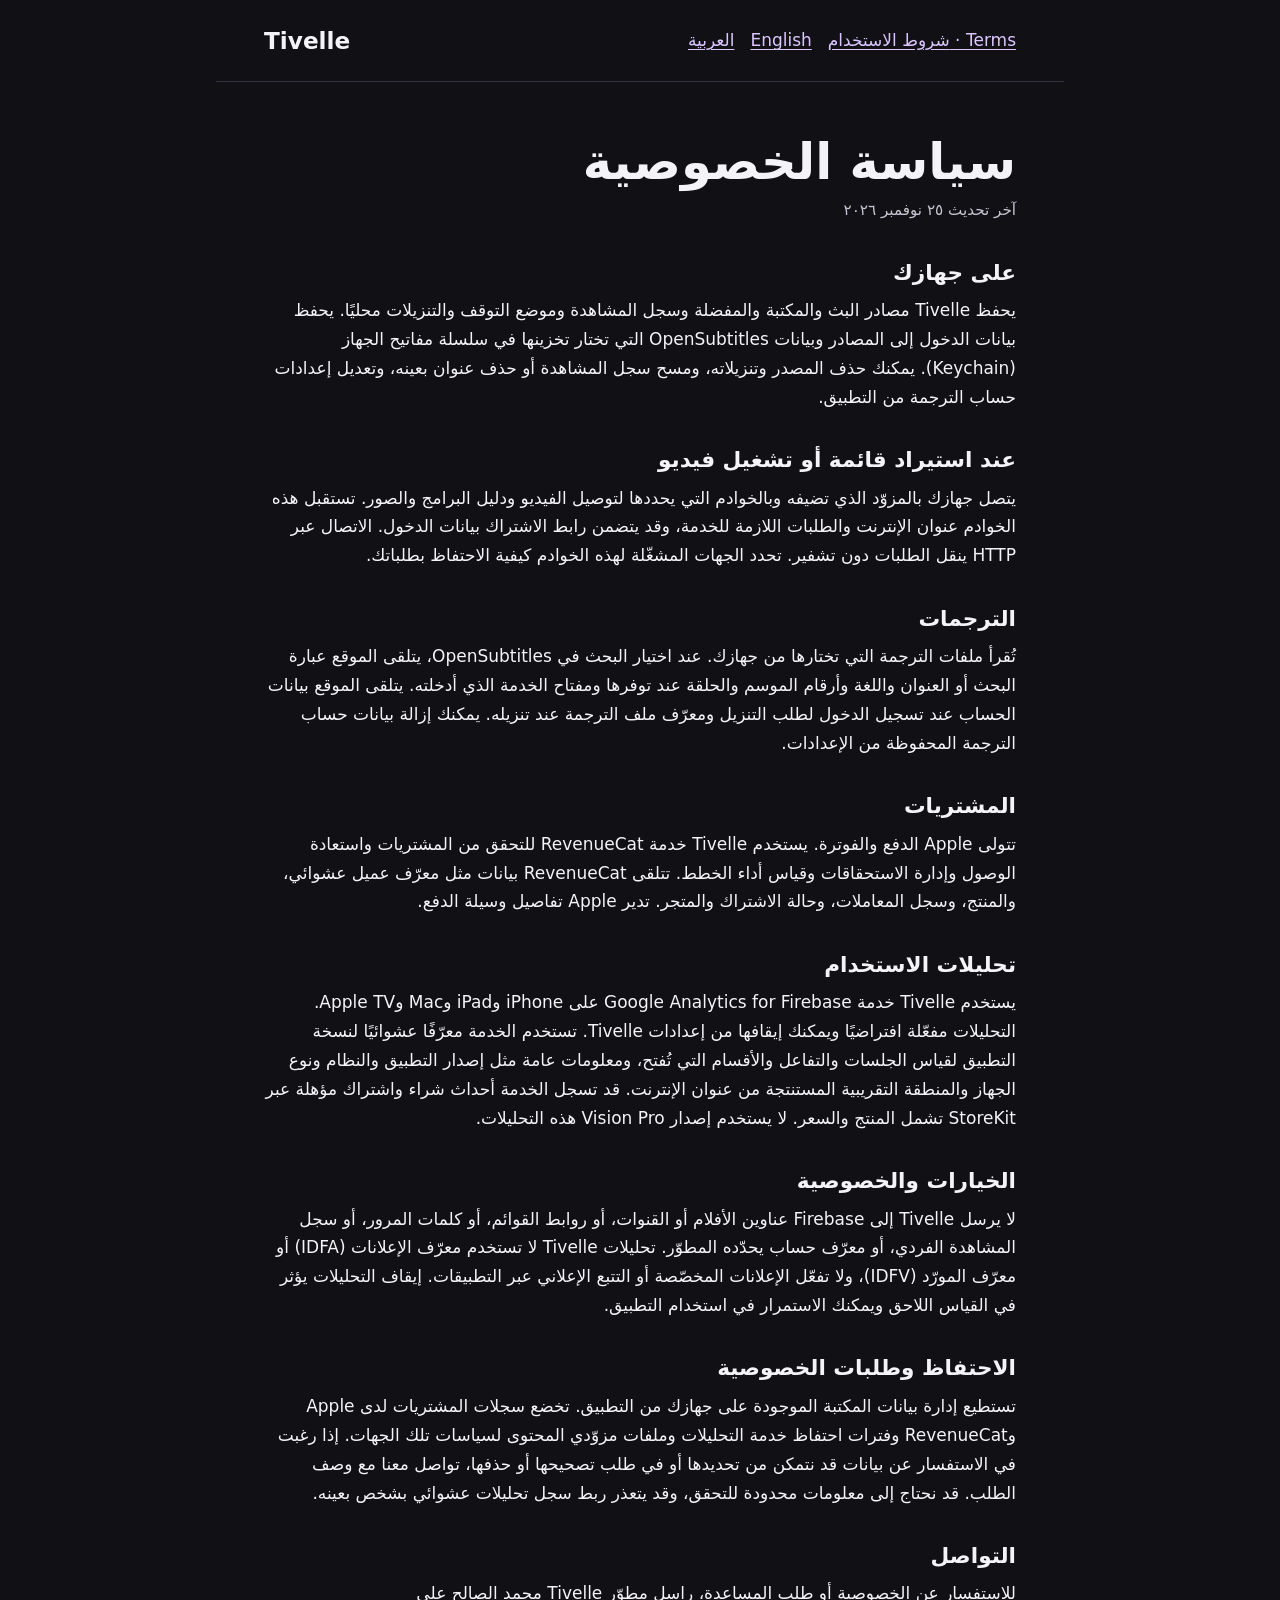
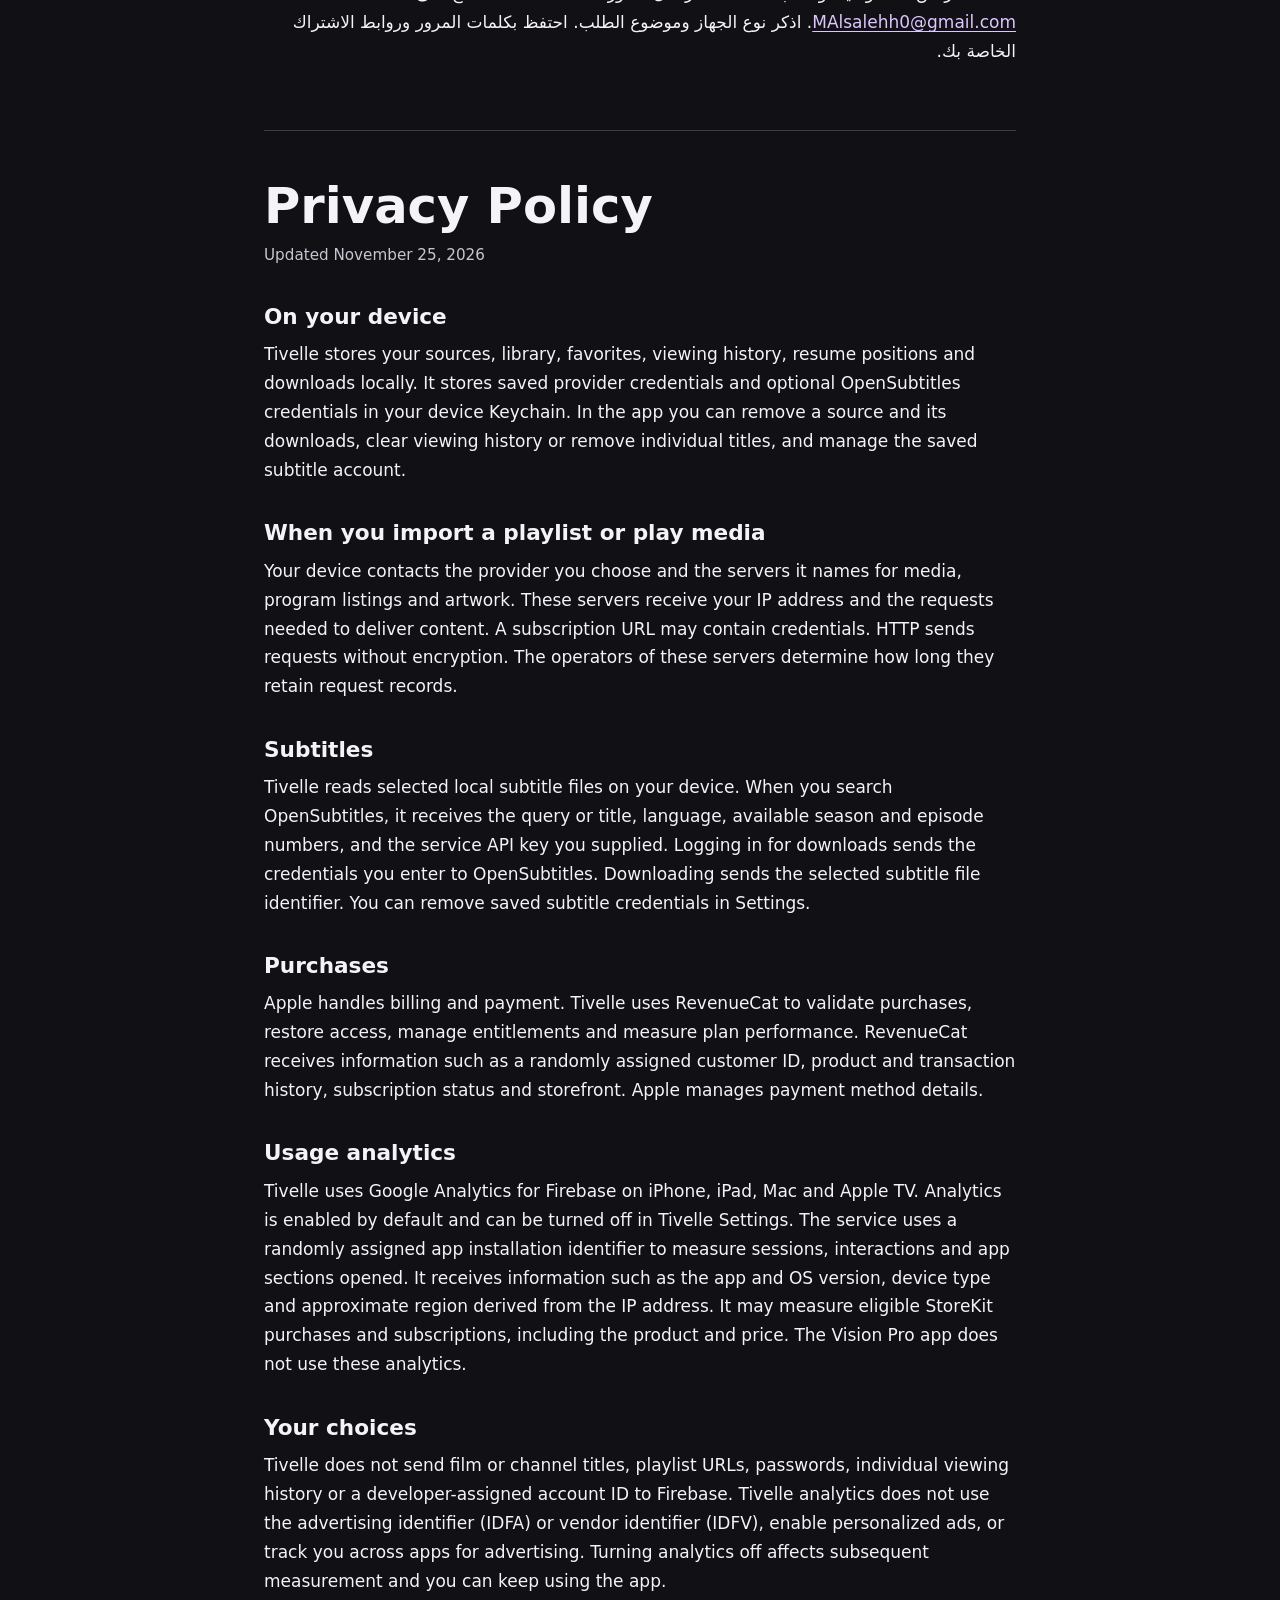
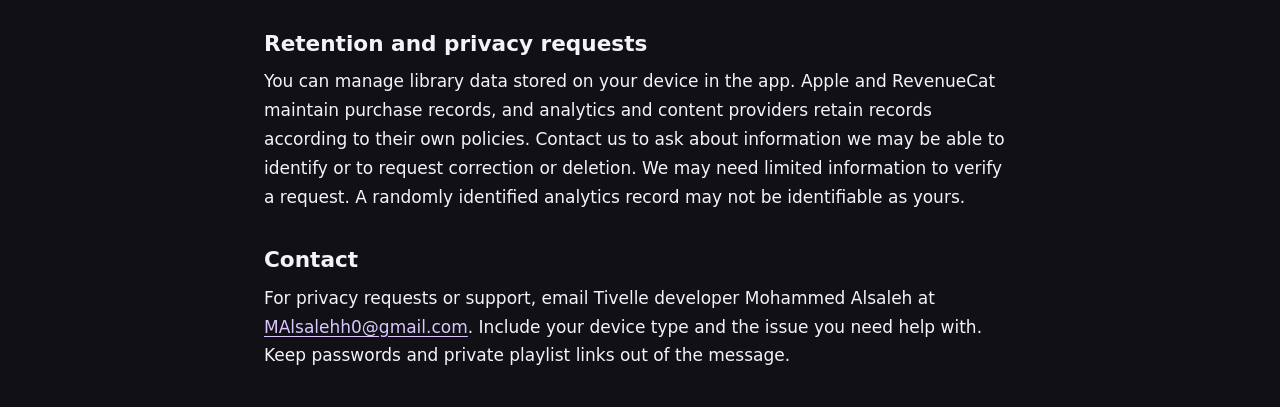
==== privacy/index.html @ 5d839a68 "Publish bilingual Tivelle privacy policy and terms" ====
<!doctype html><html lang="ar"><meta charset="utf-8"><meta name="viewport" content="width=device-width,initial-scale=1"><title>Tivelle · سياسة الخصوصية · Privacy Policy</title><link rel="stylesheet" href="../style.css"><header><strong>Tivelle</strong><nav><a href="#ar" lang="ar">العربية</a><a href="#en" lang="en">English</a><a href="../terms/" lang="ar">شروط الاستخدام · Terms</a></nav></header><main><article id="ar" lang="ar" dir="rtl"><h1>سياسة الخصوصية</h1><p class="date">آخر تحديث ٢٥ نوفمبر ٢٠٢٦</p><section><h2>على جهازك</h2><p>يحفظ Tivelle مصادر البث والمكتبة والمفضلة وسجل المشاهدة وموضع التوقف والتنزيلات محليًا. يحفظ بيانات الدخول إلى المصادر وبيانات OpenSubtitles التي تختار تخزينها في سلسلة مفاتيح الجهاز (Keychain). يمكنك حذف المصدر وتنزيلاته، ومسح سجل المشاهدة أو حذف عنوان بعينه، وتعديل إعدادات حساب الترجمة من التطبيق.</p></section><section><h2>عند استيراد قائمة أو تشغيل فيديو</h2><p>يتصل جهازك بالمزوّد الذي تضيفه وبالخوادم التي يحددها لتوصيل الفيديو ودليل البرامج والصور. تستقبل هذه الخوادم عنوان الإنترنت والطلبات اللازمة للخدمة، وقد يتضمن رابط الاشتراك بيانات الدخول. الاتصال عبر HTTP ينقل الطلبات دون تشفير. تحدد الجهات المشغّلة لهذه الخوادم كيفية الاحتفاظ بطلباتك.</p></section><section><h2>الترجمات</h2><p>تُقرأ ملفات الترجمة التي تختارها من جهازك. عند اختيار البحث في OpenSubtitles، يتلقى الموقع عبارة البحث أو العنوان واللغة وأرقام الموسم والحلقة عند توفرها ومفتاح الخدمة الذي أدخلته. يتلقى الموقع بيانات الحساب عند تسجيل الدخول لطلب التنزيل ومعرّف ملف الترجمة عند تنزيله. يمكنك إزالة بيانات حساب الترجمة المحفوظة من الإعدادات.</p></section><section><h2>المشتريات</h2><p>تتولى Apple الدفع والفوترة. يستخدم Tivelle خدمة RevenueCat للتحقق من المشتريات واستعادة الوصول وإدارة الاستحقاقات وقياس أداء الخطط. تتلقى RevenueCat بيانات مثل معرّف عميل عشوائي، والمنتج، وسجل المعاملات، وحالة الاشتراك والمتجر. تدير Apple تفاصيل وسيلة الدفع.</p></section><section><h2>تحليلات الاستخدام</h2><p>يستخدم Tivelle خدمة Google Analytics for Firebase على iPhone وiPad وMac وApple TV. التحليلات مفعّلة افتراضيًا ويمكنك إيقافها من إعدادات Tivelle. تستخدم الخدمة معرّفًا عشوائيًا لنسخة التطبيق لقياس الجلسات والتفاعل والأقسام التي تُفتح، ومعلومات عامة مثل إصدار التطبيق والنظام ونوع الجهاز والمنطقة التقريبية المستنتجة من عنوان الإنترنت. قد تسجل الخدمة أحداث شراء واشتراك مؤهلة عبر StoreKit تشمل المنتج والسعر. لا يستخدم إصدار Vision Pro هذه التحليلات.</p></section><section><h2>الخيارات والخصوصية</h2><p>لا يرسل Tivelle إلى Firebase عناوين الأفلام أو القنوات، أو روابط القوائم، أو كلمات المرور، أو سجل المشاهدة الفردي، أو معرّف حساب يحدّده المطوّر. تحليلات Tivelle لا تستخدم معرّف الإعلانات (IDFA) أو معرّف المورّد (IDFV)، ولا تفعّل الإعلانات المخصّصة أو التتبع الإعلاني عبر التطبيقات. إيقاف التحليلات يؤثر في القياس اللاحق ويمكنك الاستمرار في استخدام التطبيق.</p></section><section><h2>الاحتفاظ وطلبات الخصوصية</h2><p>تستطيع إدارة بيانات المكتبة الموجودة على جهازك من التطبيق. تخضع سجلات المشتريات لدى Apple وRevenueCat وفترات احتفاظ خدمة التحليلات وملفات مزوّدي المحتوى لسياسات تلك الجهات. إذا رغبت في الاستفسار عن بيانات قد نتمكن من تحديدها أو في طلب تصحيحها أو حذفها، تواصل معنا مع وصف الطلب. قد نحتاج إلى معلومات محدودة للتحقق، وقد يتعذر ربط سجل تحليلات عشوائي بشخص بعينه.</p></section><section><h2>التواصل</h2><p>للاستفسار عن الخصوصية أو طلب المساعدة، راسل مطوّر Tivelle محمد الصالح على <a href="mailto:MAlsalehh0@gmail.com" dir="ltr">MAlsalehh0@gmail.com</a>. اذكر نوع الجهاز وموضوع الطلب. احتفظ بكلمات المرور وروابط الاشتراك الخاصة بك.</p></section></article><article id="en" lang="en" dir="ltr"><h1>Privacy Policy</h1><p class="date">Updated November 25, 2026</p><section><h2>On your device</h2><p>Tivelle stores your sources, library, favorites, viewing history, resume positions and downloads locally. It stores saved provider credentials and optional OpenSubtitles credentials in your device Keychain. In the app you can remove a source and its downloads, clear viewing history or remove individual titles, and manage the saved subtitle account.</p></section><section><h2>When you import a playlist or play media</h2><p>Your device contacts the provider you choose and the servers it names for media, program listings and artwork. These servers receive your IP address and the requests needed to deliver content. A subscription URL may contain credentials. HTTP sends requests without encryption. The operators of these servers determine how long they retain request records.</p></section><section><h2>Subtitles</h2><p>Tivelle reads selected local subtitle files on your device. When you search OpenSubtitles, it receives the query or title, language, available season and episode numbers, and the service API key you supplied. Logging in for downloads sends the credentials you enter to OpenSubtitles. Downloading sends the selected subtitle file identifier. You can remove saved subtitle credentials in Settings.</p></section><section><h2>Purchases</h2><p>Apple handles billing and payment. Tivelle uses RevenueCat to validate purchases, restore access, manage entitlements and measure plan performance. RevenueCat receives information such as a randomly assigned customer ID, product and transaction history, subscription status and storefront. Apple manages payment method details.</p></section><section><h2>Usage analytics</h2><p>Tivelle uses Google Analytics for Firebase on iPhone, iPad, Mac and Apple TV. Analytics is enabled by default and can be turned off in Tivelle Settings. The service uses a randomly assigned app installation identifier to measure sessions, interactions and app sections opened. It receives information such as the app and OS version, device type and approximate region derived from the IP address. It may measure eligible StoreKit purchases and subscriptions, including the product and price. The Vision Pro app does not use these analytics.</p></section><section><h2>Your choices</h2><p>Tivelle does not send film or channel titles, playlist URLs, passwords, individual viewing history or a developer-assigned account ID to Firebase. Tivelle analytics does not use the advertising identifier (IDFA) or vendor identifier (IDFV), enable personalized ads, or track you across apps for advertising. Turning analytics off affects subsequent measurement and you can keep using the app.</p></section><section><h2>Retention and privacy requests</h2><p>You can manage library data stored on your device in the app. Apple and RevenueCat maintain purchase records, and analytics and content providers retain records according to their own policies. Contact us to ask about information we may be able to identify or to request correction or deletion. We may need limited information to verify a request. A randomly identified analytics record may not be identifiable as yours.</p></section><section><h2>Contact</h2><p>For privacy requests or support, email Tivelle developer Mohammed Alsaleh at <a href="mailto:MAlsalehh0@gmail.com">MAlsalehh0@gmail.com</a>. Include your device type and the issue you need help with. Keep passwords and private playlist links out of the message.</p></section></article></main></html>
---- style.css ----
*{box-sizing:border-box}html{scroll-behavior:smooth;color-scheme:dark}body{margin:0;background:#101015;color:#f4f3f7;font:17px/1.7 system-ui,sans-serif}main,header{max-width:53rem;margin:auto;padding:1.3rem clamp(1rem,5vw,3rem)}header{display:flex;justify-content:space-between;gap:1rem;align-items:center;border-bottom:1px solid #34313d;flex-wrap:wrap}header strong{font-size:1.45rem}a{color:#dcc6ff;text-underline-offset:.2em}a:focus-visible{outline:2px solid white;outline-offset:4px}nav{display:flex;gap:1rem;flex-wrap:wrap}article+article{border-top:1px solid #413947;margin-top:4rem;padding-top:1rem}h1{line-height:1.25;font-size:clamp(2rem,6vw,3.1rem);margin:1.8rem 0 .3rem}h2{font-size:1.35rem;margin:1.9rem 0 .3rem}p{margin:.3rem 0 1rem}.date{color:#c9c5d0;font-size:.95rem}.more{margin-top:2rem}
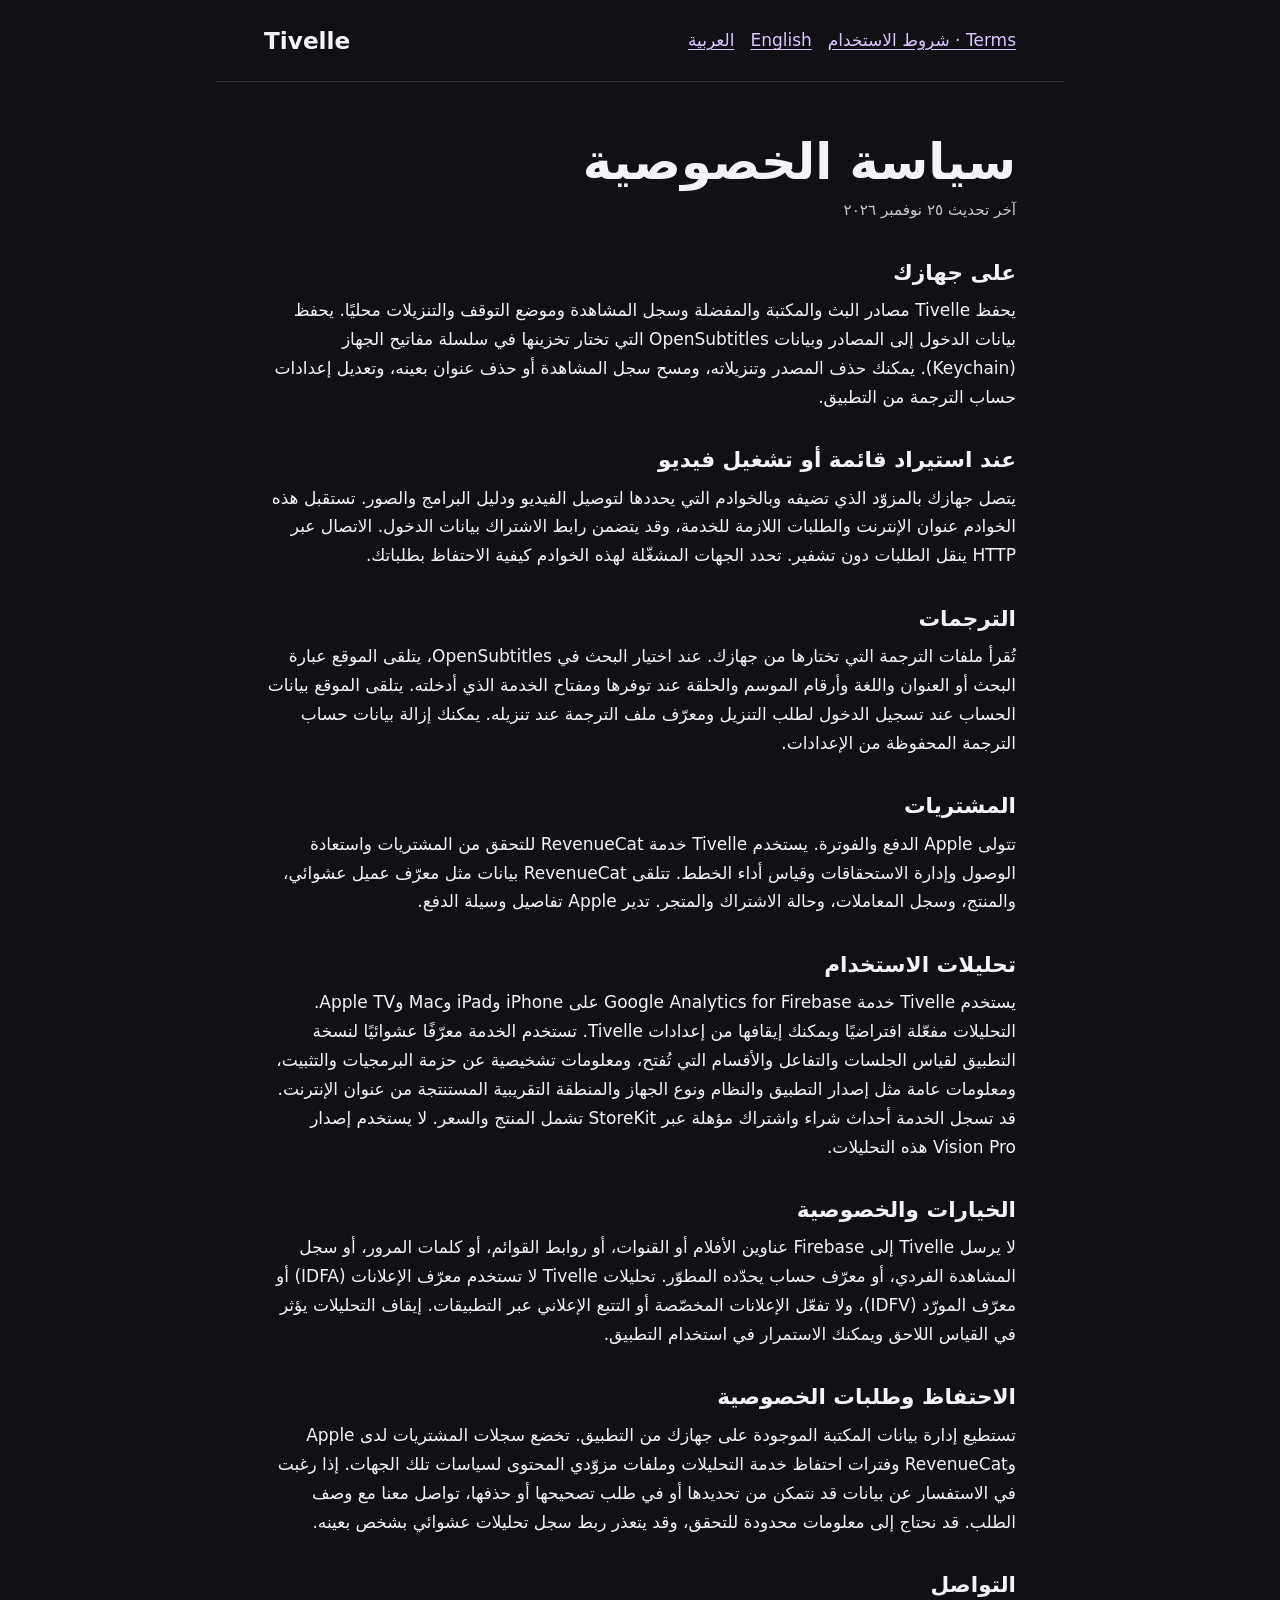
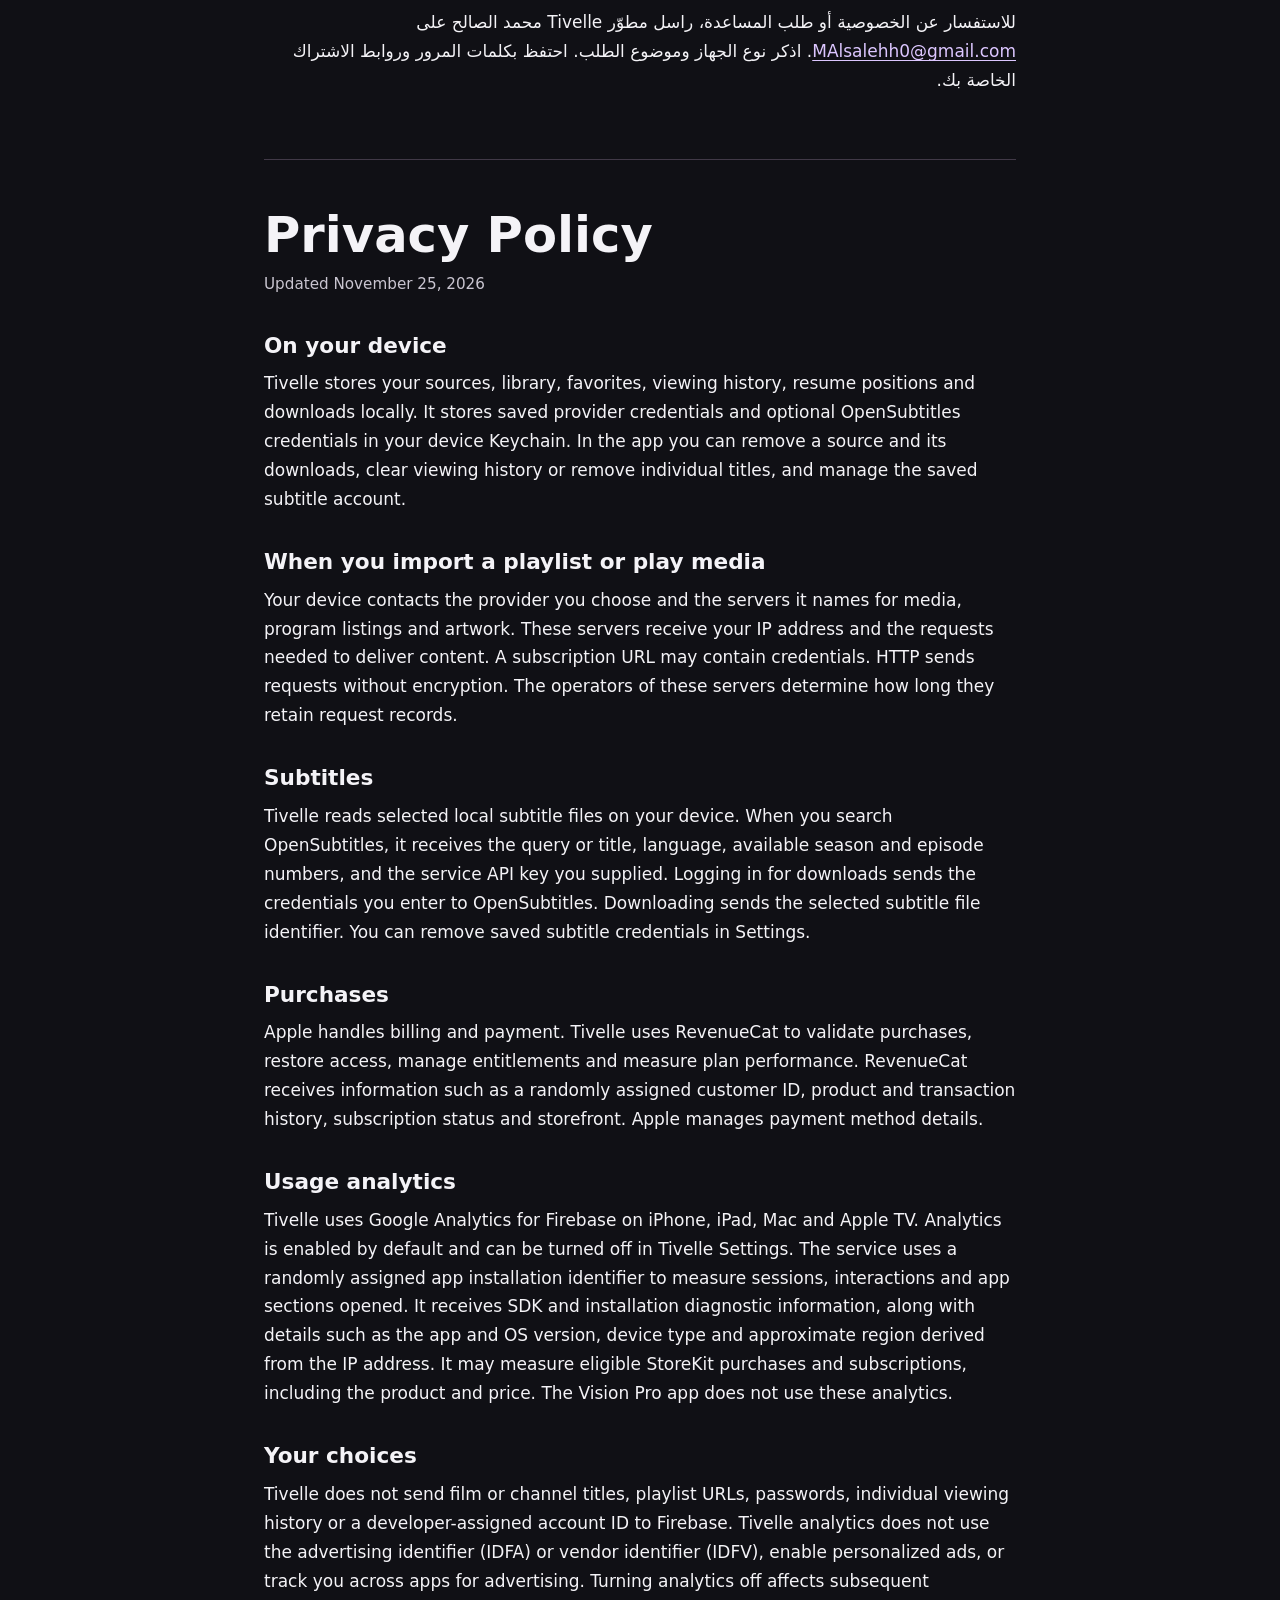
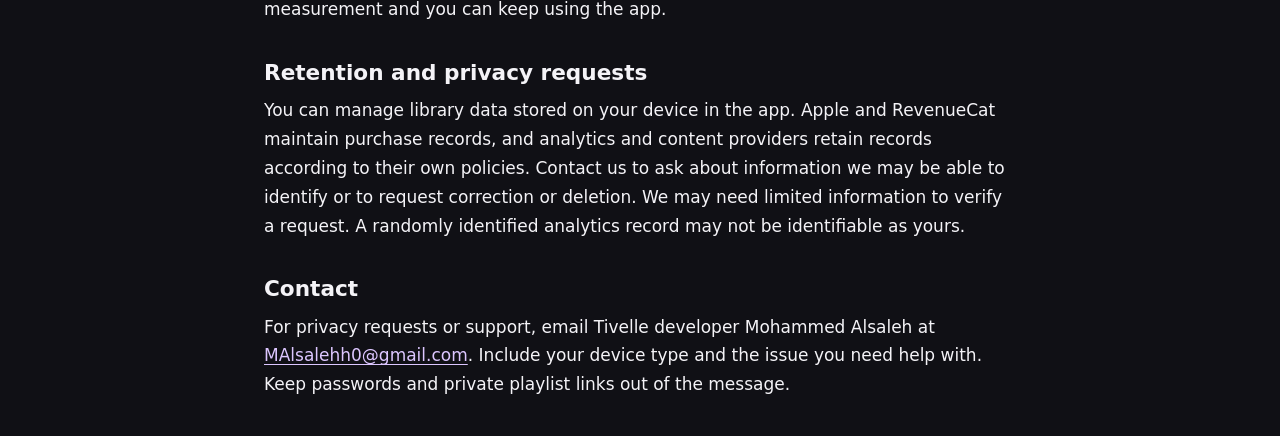
==== commit c32e6572: "Describe Firebase installation diagnostics" ====
--- a/privacy/index.html
+++ b/privacy/index.html
@@ -1 +1 @@
-<!doctype html><html lang="ar"><meta charset="utf-8"><meta name="viewport" content="width=device-width,initial-scale=1"><title>Tivelle · سياسة الخصوصية · Privacy Policy</title><link rel="stylesheet" href="../style.css"><header><strong>Tivelle</strong><nav><a href="#ar" lang="ar">العربية</a><a href="#en" lang="en">English</a><a href="../terms/" lang="ar">شروط الاستخدام · Terms</a></nav></header><main><article id="ar" lang="ar" dir="rtl"><h1>سياسة الخصوصية</h1><p class="date">آخر تحديث ٢٥ نوفمبر ٢٠٢٦</p><section><h2>على جهازك</h2><p>يحفظ Tivelle مصادر البث والمكتبة والمفضلة وسجل المشاهدة وموضع التوقف والتنزيلات محليًا. يحفظ بيانات الدخول إلى المصادر وبيانات OpenSubtitles التي تختار تخزينها في سلسلة مفاتيح الجهاز (Keychain). يمكنك حذف المصدر وتنزيلاته، ومسح سجل المشاهدة أو حذف عنوان بعينه، وتعديل إعدادات حساب الترجمة من التطبيق.</p></section><section><h2>عند استيراد قائمة أو تشغيل فيديو</h2><p>يتصل جهازك بالمزوّد الذي تضيفه وبالخوادم التي يحددها لتوصيل الفيديو ودليل البرامج والصور. تستقبل هذه الخوادم عنوان الإنترنت والطلبات اللازمة للخدمة، وقد يتضمن رابط الاشتراك بيانات الدخول. الاتصال عبر HTTP ينقل الطلبات دون تشفير. تحدد الجهات المشغّلة لهذه الخوادم كيفية الاحتفاظ بطلباتك.</p></section><section><h2>الترجمات</h2><p>تُقرأ ملفات الترجمة التي تختارها من جهازك. عند اختيار البحث في OpenSubtitles، يتلقى الموقع عبارة البحث أو العنوان واللغة وأرقام الموسم والحلقة عند توفرها ومفتاح الخدمة الذي أدخلته. يتلقى الموقع بيانات الحساب عند تسجيل الدخول لطلب التنزيل ومعرّف ملف الترجمة عند تنزيله. يمكنك إزالة بيانات حساب الترجمة المحفوظة من الإعدادات.</p></section><section><h2>المشتريات</h2><p>تتولى Apple الدفع والفوترة. يستخدم Tivelle خدمة RevenueCat للتحقق من المشتريات واستعادة الوصول وإدارة الاستحقاقات وقياس أداء الخطط. تتلقى RevenueCat بيانات مثل معرّف عميل عشوائي، والمنتج، وسجل المعاملات، وحالة الاشتراك والمتجر. تدير Apple تفاصيل وسيلة الدفع.</p></section><section><h2>تحليلات الاستخدام</h2><p>يستخدم Tivelle خدمة Google Analytics for Firebase على iPhone وiPad وMac وApple TV. التحليلات مفعّلة افتراضيًا ويمكنك إيقافها من إعدادات Tivelle. تستخدم الخدمة معرّفًا عشوائيًا لنسخة التطبيق لقياس الجلسات والتفاعل والأقسام التي تُفتح، ومعلومات عامة مثل إصدار التطبيق والنظام ونوع الجهاز والمنطقة التقريبية المستنتجة من عنوان الإنترنت. قد تسجل الخدمة أحداث شراء واشتراك مؤهلة عبر StoreKit تشمل المنتج والسعر. لا يستخدم إصدار Vision Pro هذه التحليلات.</p></section><section><h2>الخيارات والخصوصية</h2><p>لا يرسل Tivelle إلى Firebase عناوين الأفلام أو القنوات، أو روابط القوائم، أو كلمات المرور، أو سجل المشاهدة الفردي، أو معرّف حساب يحدّده المطوّر. تحليلات Tivelle لا تستخدم معرّف الإعلانات (IDFA) أو معرّف المورّد (IDFV)، ولا تفعّل الإعلانات المخصّصة أو التتبع الإعلاني عبر التطبيقات. إيقاف التحليلات يؤثر في القياس اللاحق ويمكنك الاستمرار في استخدام التطبيق.</p></section><section><h2>الاحتفاظ وطلبات الخصوصية</h2><p>تستطيع إدارة بيانات المكتبة الموجودة على جهازك من التطبيق. تخضع سجلات المشتريات لدى Apple وRevenueCat وفترات احتفاظ خدمة التحليلات وملفات مزوّدي المحتوى لسياسات تلك الجهات. إذا رغبت في الاستفسار عن بيانات قد نتمكن من تحديدها أو في طلب تصحيحها أو حذفها، تواصل معنا مع وصف الطلب. قد نحتاج إلى معلومات محدودة للتحقق، وقد يتعذر ربط سجل تحليلات عشوائي بشخص بعينه.</p></section><section><h2>التواصل</h2><p>للاستفسار عن الخصوصية أو طلب المساعدة، راسل مطوّر Tivelle محمد الصالح على <a href="mailto:MAlsalehh0@gmail.com" dir="ltr">MAlsalehh0@gmail.com</a>. اذكر نوع الجهاز وموضوع الطلب. احتفظ بكلمات المرور وروابط الاشتراك الخاصة بك.</p></section></article><article id="en" lang="en" dir="ltr"><h1>Privacy Policy</h1><p class="date">Updated November 25, 2026</p><section><h2>On your device</h2><p>Tivelle stores your sources, library, favorites, viewing history, resume positions and downloads locally. It stores saved provider credentials and optional OpenSubtitles credentials in your device Keychain. In the app you can remove a source and its downloads, clear viewing history or remove individual titles, and manage the saved subtitle account.</p></section><section><h2>When you import a playlist or play media</h2><p>Your device contacts the provider you choose and the servers it names for media, program listings and artwork. These servers receive your IP address and the requests needed to deliver content. A subscription URL may contain credentials. HTTP sends requests without encryption. The operators of these servers determine how long they retain request records.</p></section><section><h2>Subtitles</h2><p>Tivelle reads selected local subtitle files on your device. When you search OpenSubtitles, it receives the query or title, language, available season and episode numbers, and the service API key you supplied. Logging in for downloads sends the credentials you enter to OpenSubtitles. Downloading sends the selected subtitle file identifier. You can remove saved subtitle credentials in Settings.</p></section><section><h2>Purchases</h2><p>Apple handles billing and payment. Tivelle uses RevenueCat to validate purchases, restore access, manage entitlements and measure plan performance. RevenueCat receives information such as a randomly assigned customer ID, product and transaction history, subscription status and storefront. Apple manages payment method details.</p></section><section><h2>Usage analytics</h2><p>Tivelle uses Google Analytics for Firebase on iPhone, iPad, Mac and Apple TV. Analytics is enabled by default and can be turned off in Tivelle Settings. The service uses a randomly assigned app installation identifier to measure sessions, interactions and app sections opened. It receives information such as the app and OS version, device type and approximate region derived from the IP address. It may measure eligible StoreKit purchases and subscriptions, including the product and price. The Vision Pro app does not use these analytics.</p></section><section><h2>Your choices</h2><p>Tivelle does not send film or channel titles, playlist URLs, passwords, individual viewing history or a developer-assigned account ID to Firebase. Tivelle analytics does not use the advertising identifier (IDFA) or vendor identifier (IDFV), enable personalized ads, or track you across apps for advertising. Turning analytics off affects subsequent measurement and you can keep using the app.</p></section><section><h2>Retention and privacy requests</h2><p>You can manage library data stored on your device in the app. Apple and RevenueCat maintain purchase records, and analytics and content providers retain records according to their own policies. Contact us to ask about information we may be able to identify or to request correction or deletion. We may need limited information to verify a request. A randomly identified analytics record may not be identifiable as yours.</p></section><section><h2>Contact</h2><p>For privacy requests or support, email Tivelle developer Mohammed Alsaleh at <a href="mailto:MAlsalehh0@gmail.com">MAlsalehh0@gmail.com</a>. Include your device type and the issue you need help with. Keep passwords and private playlist links out of the message.</p></section></article></main></html>
+<!doctype html><html lang="ar"><meta charset="utf-8"><meta name="viewport" content="width=device-width,initial-scale=1"><title>Tivelle · سياسة الخصوصية · Privacy Policy</title><link rel="stylesheet" href="../style.css"><header><strong>Tivelle</strong><nav><a href="#ar" lang="ar">العربية</a><a href="#en" lang="en">English</a><a href="../terms/" lang="ar">شروط الاستخدام · Terms</a></nav></header><main><article id="ar" lang="ar" dir="rtl"><h1>سياسة الخصوصية</h1><p class="date">آخر تحديث ٢٥ نوفمبر ٢٠٢٦</p><section><h2>على جهازك</h2><p>يحفظ Tivelle مصادر البث والمكتبة والمفضلة وسجل المشاهدة وموضع التوقف والتنزيلات محليًا. يحفظ بيانات الدخول إلى المصادر وبيانات OpenSubtitles التي تختار تخزينها في سلسلة مفاتيح الجهاز (Keychain). يمكنك حذف المصدر وتنزيلاته، ومسح سجل المشاهدة أو حذف عنوان بعينه، وتعديل إعدادات حساب الترجمة من التطبيق.</p></section><section><h2>عند استيراد قائمة أو تشغيل فيديو</h2><p>يتصل جهازك بالمزوّد الذي تضيفه وبالخوادم التي يحددها لتوصيل الفيديو ودليل البرامج والصور. تستقبل هذه الخوادم عنوان الإنترنت والطلبات اللازمة للخدمة، وقد يتضمن رابط الاشتراك بيانات الدخول. الاتصال عبر HTTP ينقل الطلبات دون تشفير. تحدد الجهات المشغّلة لهذه الخوادم كيفية الاحتفاظ بطلباتك.</p></section><section><h2>الترجمات</h2><p>تُقرأ ملفات الترجمة التي تختارها من جهازك. عند اختيار البحث في OpenSubtitles، يتلقى الموقع عبارة البحث أو العنوان واللغة وأرقام الموسم والحلقة عند توفرها ومفتاح الخدمة الذي أدخلته. يتلقى الموقع بيانات الحساب عند تسجيل الدخول لطلب التنزيل ومعرّف ملف الترجمة عند تنزيله. يمكنك إزالة بيانات حساب الترجمة المحفوظة من الإعدادات.</p></section><section><h2>المشتريات</h2><p>تتولى Apple الدفع والفوترة. يستخدم Tivelle خدمة RevenueCat للتحقق من المشتريات واستعادة الوصول وإدارة الاستحقاقات وقياس أداء الخطط. تتلقى RevenueCat بيانات مثل معرّف عميل عشوائي، والمنتج، وسجل المعاملات، وحالة الاشتراك والمتجر. تدير Apple تفاصيل وسيلة الدفع.</p></section><section><h2>تحليلات الاستخدام</h2><p>يستخدم Tivelle خدمة Google Analytics for Firebase على iPhone وiPad وMac وApple TV. التحليلات مفعّلة افتراضيًا ويمكنك إيقافها من إعدادات Tivelle. تستخدم الخدمة معرّفًا عشوائيًا لنسخة التطبيق لقياس الجلسات والتفاعل والأقسام التي تُفتح، ومعلومات تشخيصية عن حزمة البرمجيات والتثبيت، ومعلومات عامة مثل إصدار التطبيق والنظام ونوع الجهاز والمنطقة التقريبية المستنتجة من عنوان الإنترنت. قد تسجل الخدمة أحداث شراء واشتراك مؤهلة عبر StoreKit تشمل المنتج والسعر. لا يستخدم إصدار Vision Pro هذه التحليلات.</p></section><section><h2>الخيارات والخصوصية</h2><p>لا يرسل Tivelle إلى Firebase عناوين الأفلام أو القنوات، أو روابط القوائم، أو كلمات المرور، أو سجل المشاهدة الفردي، أو معرّف حساب يحدّده المطوّر. تحليلات Tivelle لا تستخدم معرّف الإعلانات (IDFA) أو معرّف المورّد (IDFV)، ولا تفعّل الإعلانات المخصّصة أو التتبع الإعلاني عبر التطبيقات. إيقاف التحليلات يؤثر في القياس اللاحق ويمكنك الاستمرار في استخدام التطبيق.</p></section><section><h2>الاحتفاظ وطلبات الخصوصية</h2><p>تستطيع إدارة بيانات المكتبة الموجودة على جهازك من التطبيق. تخضع سجلات المشتريات لدى Apple وRevenueCat وفترات احتفاظ خدمة التحليلات وملفات مزوّدي المحتوى لسياسات تلك الجهات. إذا رغبت في الاستفسار عن بيانات قد نتمكن من تحديدها أو في طلب تصحيحها أو حذفها، تواصل معنا مع وصف الطلب. قد نحتاج إلى معلومات محدودة للتحقق، وقد يتعذر ربط سجل تحليلات عشوائي بشخص بعينه.</p></section><section><h2>التواصل</h2><p>للاستفسار عن الخصوصية أو طلب المساعدة، راسل مطوّر Tivelle محمد الصالح على <a href="mailto:MAlsalehh0@gmail.com" dir="ltr">MAlsalehh0@gmail.com</a>. اذكر نوع الجهاز وموضوع الطلب. احتفظ بكلمات المرور وروابط الاشتراك الخاصة بك.</p></section></article><article id="en" lang="en" dir="ltr"><h1>Privacy Policy</h1><p class="date">Updated November 25, 2026</p><section><h2>On your device</h2><p>Tivelle stores your sources, library, favorites, viewing history, resume positions and downloads locally. It stores saved provider credentials and optional OpenSubtitles credentials in your device Keychain. In the app you can remove a source and its downloads, clear viewing history or remove individual titles, and manage the saved subtitle account.</p></section><section><h2>When you import a playlist or play media</h2><p>Your device contacts the provider you choose and the servers it names for media, program listings and artwork. These servers receive your IP address and the requests needed to deliver content. A subscription URL may contain credentials. HTTP sends requests without encryption. The operators of these servers determine how long they retain request records.</p></section><section><h2>Subtitles</h2><p>Tivelle reads selected local subtitle files on your device. When you search OpenSubtitles, it receives the query or title, language, available season and episode numbers, and the service API key you supplied. Logging in for downloads sends the credentials you enter to OpenSubtitles. Downloading sends the selected subtitle file identifier. You can remove saved subtitle credentials in Settings.</p></section><section><h2>Purchases</h2><p>Apple handles billing and payment. Tivelle uses RevenueCat to validate purchases, restore access, manage entitlements and measure plan performance. RevenueCat receives information such as a randomly assigned customer ID, product and transaction history, subscription status and storefront. Apple manages payment method details.</p></section><section><h2>Usage analytics</h2><p>Tivelle uses Google Analytics for Firebase on iPhone, iPad, Mac and Apple TV. Analytics is enabled by default and can be turned off in Tivelle Settings. The service uses a randomly assigned app installation identifier to measure sessions, interactions and app sections opened. It receives SDK and installation diagnostic information, along with details such as the app and OS version, device type and approximate region derived from the IP address. It may measure eligible StoreKit purchases and subscriptions, including the product and price. The Vision Pro app does not use these analytics.</p></section><section><h2>Your choices</h2><p>Tivelle does not send film or channel titles, playlist URLs, passwords, individual viewing history or a developer-assigned account ID to Firebase. Tivelle analytics does not use the advertising identifier (IDFA) or vendor identifier (IDFV), enable personalized ads, or track you across apps for advertising. Turning analytics off affects subsequent measurement and you can keep using the app.</p></section><section><h2>Retention and privacy requests</h2><p>You can manage library data stored on your device in the app. Apple and RevenueCat maintain purchase records, and analytics and content providers retain records according to their own policies. Contact us to ask about information we may be able to identify or to request correction or deletion. We may need limited information to verify a request. A randomly identified analytics record may not be identifiable as yours.</p></section><section><h2>Contact</h2><p>For privacy requests or support, email Tivelle developer Mohammed Alsaleh at <a href="mailto:MAlsalehh0@gmail.com">MAlsalehh0@gmail.com</a>. Include your device type and the issue you need help with. Keep passwords and private playlist links out of the message.</p></section></article></main></html>
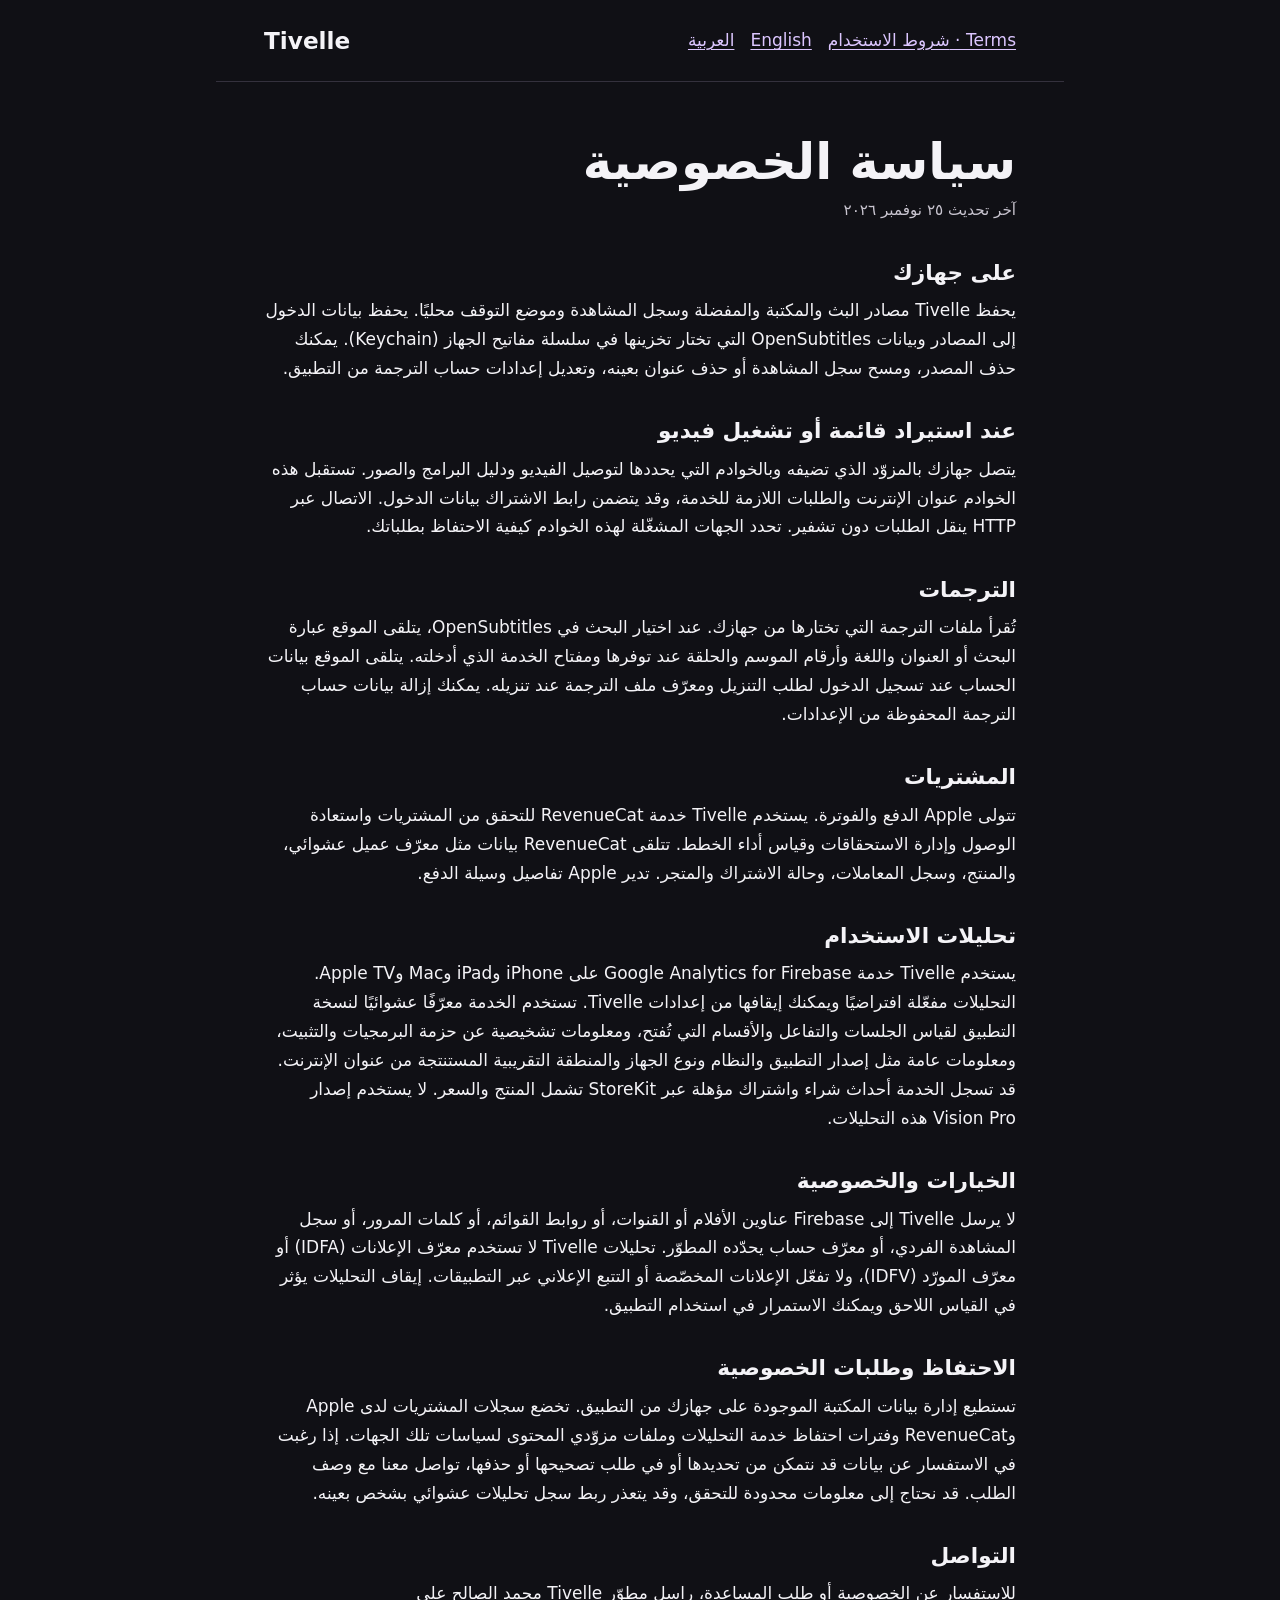
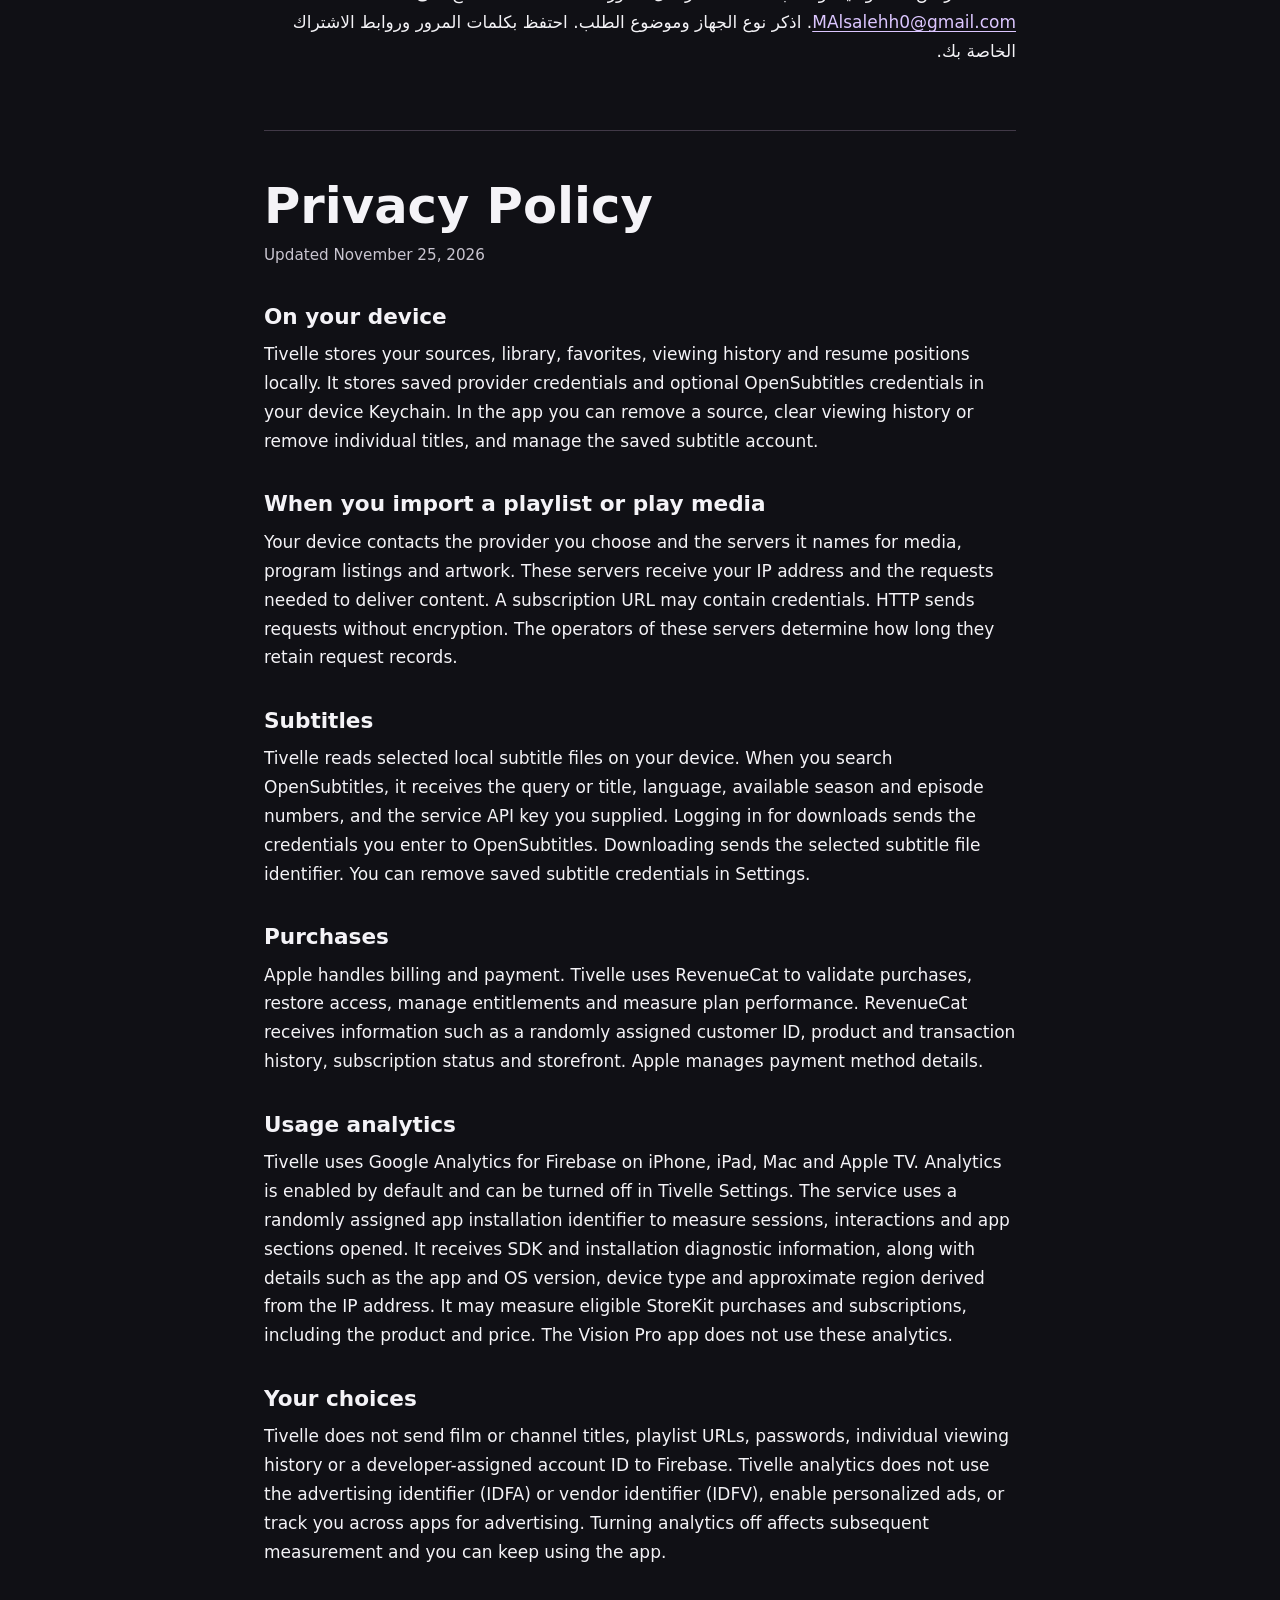
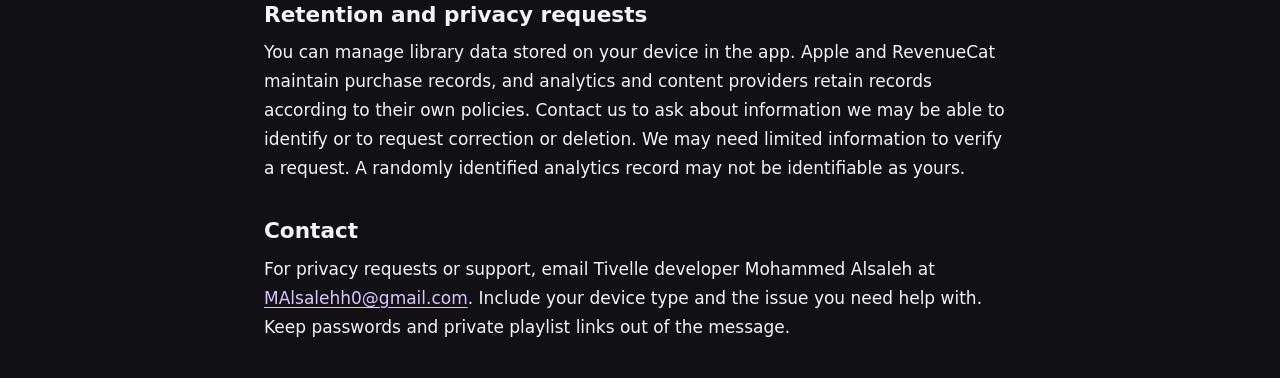
==== commit 06bb49a8: "Update Tivelle playback and premium feature descriptions" ====
--- a/privacy/index.html
+++ b/privacy/index.html
@@ -1 +1 @@
-<!doctype html><html lang="ar"><meta charset="utf-8"><meta name="viewport" content="width=device-width,initial-scale=1"><title>Tivelle · سياسة الخصوصية · Privacy Policy</title><link rel="stylesheet" href="../style.css"><header><strong>Tivelle</strong><nav><a href="#ar" lang="ar">العربية</a><a href="#en" lang="en">English</a><a href="../terms/" lang="ar">شروط الاستخدام · Terms</a></nav></header><main><article id="ar" lang="ar" dir="rtl"><h1>سياسة الخصوصية</h1><p class="date">آخر تحديث ٢٥ نوفمبر ٢٠٢٦</p><section><h2>على جهازك</h2><p>يحفظ Tivelle مصادر البث والمكتبة والمفضلة وسجل المشاهدة وموضع التوقف والتنزيلات محليًا. يحفظ بيانات الدخول إلى المصادر وبيانات OpenSubtitles التي تختار تخزينها في سلسلة مفاتيح الجهاز (Keychain). يمكنك حذف المصدر وتنزيلاته، ومسح سجل المشاهدة أو حذف عنوان بعينه، وتعديل إعدادات حساب الترجمة من التطبيق.</p></section><section><h2>عند استيراد قائمة أو تشغيل فيديو</h2><p>يتصل جهازك بالمزوّد الذي تضيفه وبالخوادم التي يحددها لتوصيل الفيديو ودليل البرامج والصور. تستقبل هذه الخوادم عنوان الإنترنت والطلبات اللازمة للخدمة، وقد يتضمن رابط الاشتراك بيانات الدخول. الاتصال عبر HTTP ينقل الطلبات دون تشفير. تحدد الجهات المشغّلة لهذه الخوادم كيفية الاحتفاظ بطلباتك.</p></section><section><h2>الترجمات</h2><p>تُقرأ ملفات الترجمة التي تختارها من جهازك. عند اختيار البحث في OpenSubtitles، يتلقى الموقع عبارة البحث أو العنوان واللغة وأرقام الموسم والحلقة عند توفرها ومفتاح الخدمة الذي أدخلته. يتلقى الموقع بيانات الحساب عند تسجيل الدخول لطلب التنزيل ومعرّف ملف الترجمة عند تنزيله. يمكنك إزالة بيانات حساب الترجمة المحفوظة من الإعدادات.</p></section><section><h2>المشتريات</h2><p>تتولى Apple الدفع والفوترة. يستخدم Tivelle خدمة RevenueCat للتحقق من المشتريات واستعادة الوصول وإدارة الاستحقاقات وقياس أداء الخطط. تتلقى RevenueCat بيانات مثل معرّف عميل عشوائي، والمنتج، وسجل المعاملات، وحالة الاشتراك والمتجر. تدير Apple تفاصيل وسيلة الدفع.</p></section><section><h2>تحليلات الاستخدام</h2><p>يستخدم Tivelle خدمة Google Analytics for Firebase على iPhone وiPad وMac وApple TV. التحليلات مفعّلة افتراضيًا ويمكنك إيقافها من إعدادات Tivelle. تستخدم الخدمة معرّفًا عشوائيًا لنسخة التطبيق لقياس الجلسات والتفاعل والأقسام التي تُفتح، ومعلومات تشخيصية عن حزمة البرمجيات والتثبيت، ومعلومات عامة مثل إصدار التطبيق والنظام ونوع الجهاز والمنطقة التقريبية المستنتجة من عنوان الإنترنت. قد تسجل الخدمة أحداث شراء واشتراك مؤهلة عبر StoreKit تشمل المنتج والسعر. لا يستخدم إصدار Vision Pro هذه التحليلات.</p></section><section><h2>الخيارات والخصوصية</h2><p>لا يرسل Tivelle إلى Firebase عناوين الأفلام أو القنوات، أو روابط القوائم، أو كلمات المرور، أو سجل المشاهدة الفردي، أو معرّف حساب يحدّده المطوّر. تحليلات Tivelle لا تستخدم معرّف الإعلانات (IDFA) أو معرّف المورّد (IDFV)، ولا تفعّل الإعلانات المخصّصة أو التتبع الإعلاني عبر التطبيقات. إيقاف التحليلات يؤثر في القياس اللاحق ويمكنك الاستمرار في استخدام التطبيق.</p></section><section><h2>الاحتفاظ وطلبات الخصوصية</h2><p>تستطيع إدارة بيانات المكتبة الموجودة على جهازك من التطبيق. تخضع سجلات المشتريات لدى Apple وRevenueCat وفترات احتفاظ خدمة التحليلات وملفات مزوّدي المحتوى لسياسات تلك الجهات. إذا رغبت في الاستفسار عن بيانات قد نتمكن من تحديدها أو في طلب تصحيحها أو حذفها، تواصل معنا مع وصف الطلب. قد نحتاج إلى معلومات محدودة للتحقق، وقد يتعذر ربط سجل تحليلات عشوائي بشخص بعينه.</p></section><section><h2>التواصل</h2><p>للاستفسار عن الخصوصية أو طلب المساعدة، راسل مطوّر Tivelle محمد الصالح على <a href="mailto:MAlsalehh0@gmail.com" dir="ltr">MAlsalehh0@gmail.com</a>. اذكر نوع الجهاز وموضوع الطلب. احتفظ بكلمات المرور وروابط الاشتراك الخاصة بك.</p></section></article><article id="en" lang="en" dir="ltr"><h1>Privacy Policy</h1><p class="date">Updated November 25, 2026</p><section><h2>On your device</h2><p>Tivelle stores your sources, library, favorites, viewing history, resume positions and downloads locally. It stores saved provider credentials and optional OpenSubtitles credentials in your device Keychain. In the app you can remove a source and its downloads, clear viewing history or remove individual titles, and manage the saved subtitle account.</p></section><section><h2>When you import a playlist or play media</h2><p>Your device contacts the provider you choose and the servers it names for media, program listings and artwork. These servers receive your IP address and the requests needed to deliver content. A subscription URL may contain credentials. HTTP sends requests without encryption. The operators of these servers determine how long they retain request records.</p></section><section><h2>Subtitles</h2><p>Tivelle reads selected local subtitle files on your device. When you search OpenSubtitles, it receives the query or title, language, available season and episode numbers, and the service API key you supplied. Logging in for downloads sends the credentials you enter to OpenSubtitles. Downloading sends the selected subtitle file identifier. You can remove saved subtitle credentials in Settings.</p></section><section><h2>Purchases</h2><p>Apple handles billing and payment. Tivelle uses RevenueCat to validate purchases, restore access, manage entitlements and measure plan performance. RevenueCat receives information such as a randomly assigned customer ID, product and transaction history, subscription status and storefront. Apple manages payment method details.</p></section><section><h2>Usage analytics</h2><p>Tivelle uses Google Analytics for Firebase on iPhone, iPad, Mac and Apple TV. Analytics is enabled by default and can be turned off in Tivelle Settings. The service uses a randomly assigned app installation identifier to measure sessions, interactions and app sections opened. It receives SDK and installation diagnostic information, along with details such as the app and OS version, device type and approximate region derived from the IP address. It may measure eligible StoreKit purchases and subscriptions, including the product and price. The Vision Pro app does not use these analytics.</p></section><section><h2>Your choices</h2><p>Tivelle does not send film or channel titles, playlist URLs, passwords, individual viewing history or a developer-assigned account ID to Firebase. Tivelle analytics does not use the advertising identifier (IDFA) or vendor identifier (IDFV), enable personalized ads, or track you across apps for advertising. Turning analytics off affects subsequent measurement and you can keep using the app.</p></section><section><h2>Retention and privacy requests</h2><p>You can manage library data stored on your device in the app. Apple and RevenueCat maintain purchase records, and analytics and content providers retain records according to their own policies. Contact us to ask about information we may be able to identify or to request correction or deletion. We may need limited information to verify a request. A randomly identified analytics record may not be identifiable as yours.</p></section><section><h2>Contact</h2><p>For privacy requests or support, email Tivelle developer Mohammed Alsaleh at <a href="mailto:MAlsalehh0@gmail.com">MAlsalehh0@gmail.com</a>. Include your device type and the issue you need help with. Keep passwords and private playlist links out of the message.</p></section></article></main></html>
+<!doctype html><html lang="ar"><meta charset="utf-8"><meta name="viewport" content="width=device-width,initial-scale=1"><title>Tivelle · سياسة الخصوصية · Privacy Policy</title><link rel="stylesheet" href="../style.css"><header><strong>Tivelle</strong><nav><a href="#ar" lang="ar">العربية</a><a href="#en" lang="en">English</a><a href="../terms/" lang="ar">شروط الاستخدام · Terms</a></nav></header><main><article id="ar" lang="ar" dir="rtl"><h1>سياسة الخصوصية</h1><p class="date">آخر تحديث ٢٥ نوفمبر ٢٠٢٦</p><section><h2>على جهازك</h2><p>يحفظ Tivelle مصادر البث والمكتبة والمفضلة وسجل المشاهدة وموضع التوقف محليًا. يحفظ بيانات الدخول إلى المصادر وبيانات OpenSubtitles التي تختار تخزينها في سلسلة مفاتيح الجهاز (Keychain). يمكنك حذف المصدر، ومسح سجل المشاهدة أو حذف عنوان بعينه، وتعديل إعدادات حساب الترجمة من التطبيق.</p></section><section><h2>عند استيراد قائمة أو تشغيل فيديو</h2><p>يتصل جهازك بالمزوّد الذي تضيفه وبالخوادم التي يحددها لتوصيل الفيديو ودليل البرامج والصور. تستقبل هذه الخوادم عنوان الإنترنت والطلبات اللازمة للخدمة، وقد يتضمن رابط الاشتراك بيانات الدخول. الاتصال عبر HTTP ينقل الطلبات دون تشفير. تحدد الجهات المشغّلة لهذه الخوادم كيفية الاحتفاظ بطلباتك.</p></section><section><h2>الترجمات</h2><p>تُقرأ ملفات الترجمة التي تختارها من جهازك. عند اختيار البحث في OpenSubtitles، يتلقى الموقع عبارة البحث أو العنوان واللغة وأرقام الموسم والحلقة عند توفرها ومفتاح الخدمة الذي أدخلته. يتلقى الموقع بيانات الحساب عند تسجيل الدخول لطلب التنزيل ومعرّف ملف الترجمة عند تنزيله. يمكنك إزالة بيانات حساب الترجمة المحفوظة من الإعدادات.</p></section><section><h2>المشتريات</h2><p>تتولى Apple الدفع والفوترة. يستخدم Tivelle خدمة RevenueCat للتحقق من المشتريات واستعادة الوصول وإدارة الاستحقاقات وقياس أداء الخطط. تتلقى RevenueCat بيانات مثل معرّف عميل عشوائي، والمنتج، وسجل المعاملات، وحالة الاشتراك والمتجر. تدير Apple تفاصيل وسيلة الدفع.</p></section><section><h2>تحليلات الاستخدام</h2><p>يستخدم Tivelle خدمة Google Analytics for Firebase على iPhone وiPad وMac وApple TV. التحليلات مفعّلة افتراضيًا ويمكنك إيقافها من إعدادات Tivelle. تستخدم الخدمة معرّفًا عشوائيًا لنسخة التطبيق لقياس الجلسات والتفاعل والأقسام التي تُفتح، ومعلومات تشخيصية عن حزمة البرمجيات والتثبيت، ومعلومات عامة مثل إصدار التطبيق والنظام ونوع الجهاز والمنطقة التقريبية المستنتجة من عنوان الإنترنت. قد تسجل الخدمة أحداث شراء واشتراك مؤهلة عبر StoreKit تشمل المنتج والسعر. لا يستخدم إصدار Vision Pro هذه التحليلات.</p></section><section><h2>الخيارات والخصوصية</h2><p>لا يرسل Tivelle إلى Firebase عناوين الأفلام أو القنوات، أو روابط القوائم، أو كلمات المرور، أو سجل المشاهدة الفردي، أو معرّف حساب يحدّده المطوّر. تحليلات Tivelle لا تستخدم معرّف الإعلانات (IDFA) أو معرّف المورّد (IDFV)، ولا تفعّل الإعلانات المخصّصة أو التتبع الإعلاني عبر التطبيقات. إيقاف التحليلات يؤثر في القياس اللاحق ويمكنك الاستمرار في استخدام التطبيق.</p></section><section><h2>الاحتفاظ وطلبات الخصوصية</h2><p>تستطيع إدارة بيانات المكتبة الموجودة على جهازك من التطبيق. تخضع سجلات المشتريات لدى Apple وRevenueCat وفترات احتفاظ خدمة التحليلات وملفات مزوّدي المحتوى لسياسات تلك الجهات. إذا رغبت في الاستفسار عن بيانات قد نتمكن من تحديدها أو في طلب تصحيحها أو حذفها، تواصل معنا مع وصف الطلب. قد نحتاج إلى معلومات محدودة للتحقق، وقد يتعذر ربط سجل تحليلات عشوائي بشخص بعينه.</p></section><section><h2>التواصل</h2><p>للاستفسار عن الخصوصية أو طلب المساعدة، راسل مطوّر Tivelle محمد الصالح على <a href="mailto:MAlsalehh0@gmail.com" dir="ltr">MAlsalehh0@gmail.com</a>. اذكر نوع الجهاز وموضوع الطلب. احتفظ بكلمات المرور وروابط الاشتراك الخاصة بك.</p></section></article><article id="en" lang="en" dir="ltr"><h1>Privacy Policy</h1><p class="date">Updated November 25, 2026</p><section><h2>On your device</h2><p>Tivelle stores your sources, library, favorites, viewing history and resume positions locally. It stores saved provider credentials and optional OpenSubtitles credentials in your device Keychain. In the app you can remove a source, clear viewing history or remove individual titles, and manage the saved subtitle account.</p></section><section><h2>When you import a playlist or play media</h2><p>Your device contacts the provider you choose and the servers it names for media, program listings and artwork. These servers receive your IP address and the requests needed to deliver content. A subscription URL may contain credentials. HTTP sends requests without encryption. The operators of these servers determine how long they retain request records.</p></section><section><h2>Subtitles</h2><p>Tivelle reads selected local subtitle files on your device. When you search OpenSubtitles, it receives the query or title, language, available season and episode numbers, and the service API key you supplied. Logging in for downloads sends the credentials you enter to OpenSubtitles. Downloading sends the selected subtitle file identifier. You can remove saved subtitle credentials in Settings.</p></section><section><h2>Purchases</h2><p>Apple handles billing and payment. Tivelle uses RevenueCat to validate purchases, restore access, manage entitlements and measure plan performance. RevenueCat receives information such as a randomly assigned customer ID, product and transaction history, subscription status and storefront. Apple manages payment method details.</p></section><section><h2>Usage analytics</h2><p>Tivelle uses Google Analytics for Firebase on iPhone, iPad, Mac and Apple TV. Analytics is enabled by default and can be turned off in Tivelle Settings. The service uses a randomly assigned app installation identifier to measure sessions, interactions and app sections opened. It receives SDK and installation diagnostic information, along with details such as the app and OS version, device type and approximate region derived from the IP address. It may measure eligible StoreKit purchases and subscriptions, including the product and price. The Vision Pro app does not use these analytics.</p></section><section><h2>Your choices</h2><p>Tivelle does not send film or channel titles, playlist URLs, passwords, individual viewing history or a developer-assigned account ID to Firebase. Tivelle analytics does not use the advertising identifier (IDFA) or vendor identifier (IDFV), enable personalized ads, or track you across apps for advertising. Turning analytics off affects subsequent measurement and you can keep using the app.</p></section><section><h2>Retention and privacy requests</h2><p>You can manage library data stored on your device in the app. Apple and RevenueCat maintain purchase records, and analytics and content providers retain records according to their own policies. Contact us to ask about information we may be able to identify or to request correction or deletion. We may need limited information to verify a request. A randomly identified analytics record may not be identifiable as yours.</p></section><section><h2>Contact</h2><p>For privacy requests or support, email Tivelle developer Mohammed Alsaleh at <a href="mailto:MAlsalehh0@gmail.com">MAlsalehh0@gmail.com</a>. Include your device type and the issue you need help with. Keep passwords and private playlist links out of the message.</p></section></article></main></html>
